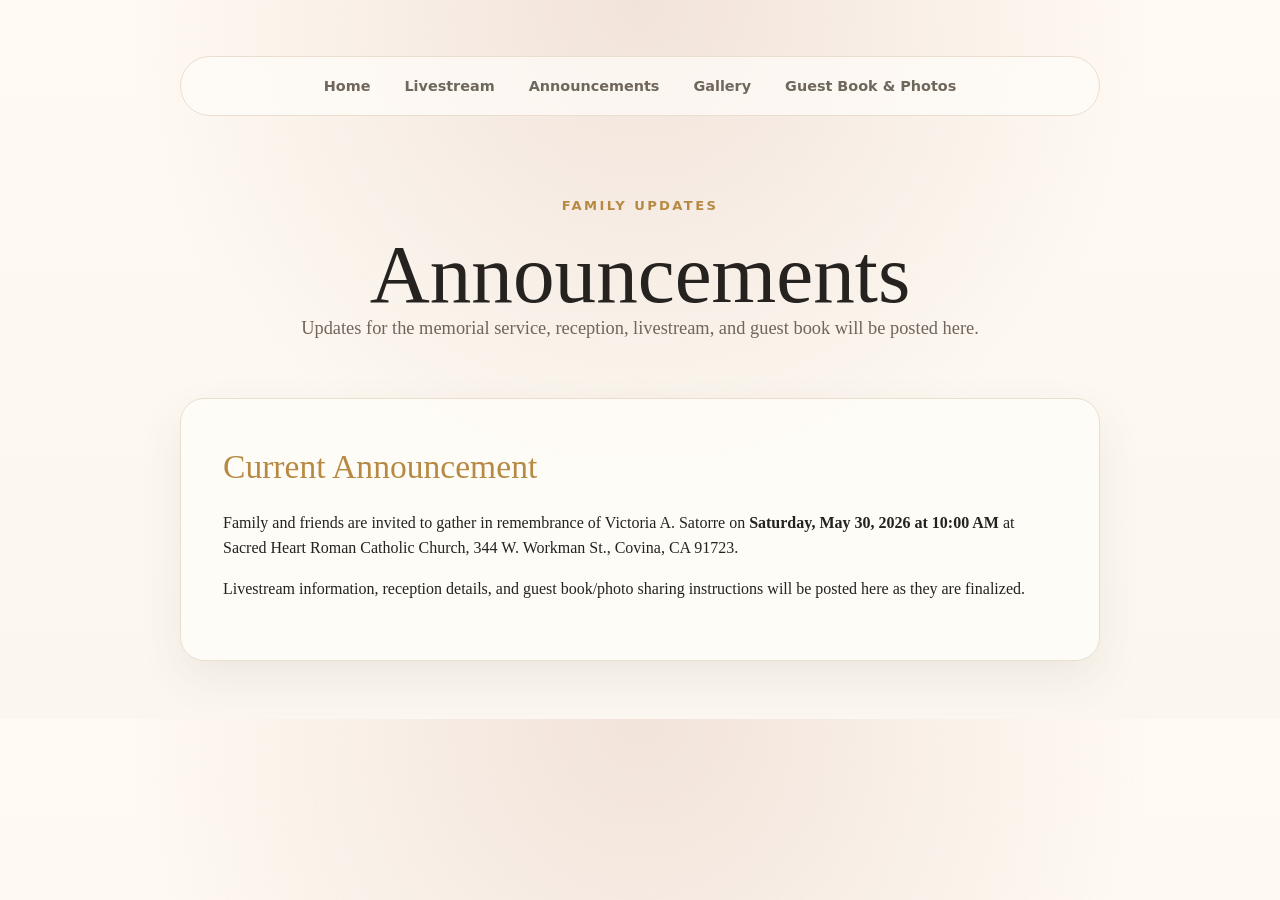
==== announcements.html @ 99249487 "Publish Victoria memorial site structure" ====
<!doctype html>
<html lang="en">
<head>
  <meta charset="utf-8" />
  <meta name="viewport" content="width=device-width, initial-scale=1" />
  <title>Announcements | Victoria A. Satorre</title>
  <meta name="description" content="Memorial announcements and updates for Victoria A. Satorre." />
  <link rel="stylesheet" href="styles.css" />
</head>
<body>
  <main class="page">

    <nav class="site-nav" aria-label="Memorial site navigation">
      <a href="index.html">Home</a>
      <a href="livestream.html">Livestream</a>
      <a href="announcements.html">Announcements</a>
      <a href="gallery.html">Gallery</a>
      <a href="share.html">Guest Book &amp; Photos</a>
    </nav>
    <section class="hero compact" aria-labelledby="title">
      <p class="eyebrow">Family Updates</p>
      <h1 id="title">Announcements</h1>
      <p class="intro">Updates for the memorial service, reception, livestream, and guest book will be posted here.</p>
    </section>

    <section class="card" aria-labelledby="current-announcement">
      <h2 id="current-announcement">Current Announcement</h2>
      <p>
        Family and friends are invited to gather in remembrance of Victoria A. Satorre on
        <strong>Saturday, May 30, 2026 at 10:00 AM</strong> at Sacred Heart Roman Catholic Church,
        344 W. Workman St., Covina, CA 91723.
      </p>
      <p>
        Livestream information, reception details, and guest book/photo sharing instructions
        will be posted here as they are finalized.
      </p>
    </section>
  </main>
</body>
</html>
---- styles.css ----
:root {
  --ink: #25221f;
  --muted: #6f665c;
  --paper: #fbf7f0;
  --card: #fffdf8;
  --gold: #b78a43;
  --rose: #d9b8aa;
  --line: #eadfce;
}

* { box-sizing: border-box; }

body {
  margin: 0;
  color: var(--ink);
  background:
    radial-gradient(circle at top, rgba(217,184,170,.35), transparent 32rem),
    linear-gradient(180deg, #fffaf3 0%, var(--paper) 100%);
  font-family: Georgia, 'Times New Roman', serif;
  line-height: 1.55;
}

.page {
  width: min(920px, calc(100% - 32px));
  margin: 0 auto;
  padding: 56px 0 36px;
}

.hero {
  text-align: center;
  padding: 52px 24px 34px;
}

.eyebrow {
  margin: 0 0 18px;
  color: var(--gold);
  font-family: system-ui, -apple-system, BlinkMacSystemFont, 'Segoe UI', sans-serif;
  font-size: .82rem;
  font-weight: 700;
  letter-spacing: .18em;
  text-transform: uppercase;
}

h1 {
  margin: 0;
  font-size: clamp(3rem, 9vw, 6.8rem);
  line-height: .95;
  font-weight: 400;
}

.dates {
  margin: 24px 0 0;
  color: var(--muted);
  font-size: clamp(1.05rem, 2.6vw, 1.35rem);
}

.dates span { color: var(--ink); }

.divider {
  width: 96px;
  height: 1px;
  margin: 32px auto;
  background: var(--gold);
}

.intro {
  max-width: 680px;
  margin: 0 auto;
  color: var(--muted);
  font-size: 1.15rem;
}

.card {
  margin: 22px auto;
  padding: clamp(24px, 5vw, 42px);
  background: rgba(255,253,248,.86);
  border: 1px solid var(--line);
  border-radius: 24px;
  box-shadow: 0 18px 45px rgba(80, 55, 20, .08);
}

h2 {
  margin: 0 0 18px;
  color: var(--gold);
  font-size: clamp(1.45rem, 4vw, 2.1rem);
  font-weight: 400;
}

dl { margin: 0; }

dl > div {
  display: grid;
  grid-template-columns: 120px 1fr;
  gap: 20px;
  padding: 18px 0;
  border-top: 1px solid var(--line);
}

dl > div:first-child { border-top: 0; }

dt {
  color: var(--muted);
  font-family: system-ui, -apple-system, BlinkMacSystemFont, 'Segoe UI', sans-serif;
  font-size: .78rem;
  font-weight: 800;
  letter-spacing: .12em;
  text-transform: uppercase;
}

dd { margin: 0; font-size: 1.14rem; }

.note {
  margin: 24px 0 0;
  color: var(--muted);
  font-style: italic;
}

footer {
  padding: 28px 16px 8px;
  text-align: center;
  color: var(--muted);
}

@media (max-width: 620px) {
  .page { width: min(100% - 22px, 920px); padding-top: 28px; }
  .hero { padding: 40px 12px 24px; }
  dl > div { grid-template-columns: 1fr; gap: 4px; }
}


.compact h1 {
  font-size: clamp(2.6rem, 7vw, 5.2rem);
}

.condolence-form {
  display: grid;
  gap: 20px;
}

.condolence-form label,
.condolence-form legend {
  color: var(--muted);
  font-family: system-ui, -apple-system, BlinkMacSystemFont, 'Segoe UI', sans-serif;
  font-size: .88rem;
  font-weight: 700;
}

.condolence-form input,
.condolence-form textarea {
  width: 100%;
  margin-top: 8px;
  padding: 13px 14px;
  color: var(--ink);
  background: #fffaf3;
  border: 1px solid var(--line);
  border-radius: 14px;
  font: 1rem/1.4 system-ui, -apple-system, BlinkMacSystemFont, 'Segoe UI', sans-serif;
}

.condolence-form textarea {
  resize: vertical;
}

.form-grid {
  display: grid;
  grid-template-columns: repeat(2, minmax(0, 1fr));
  gap: 18px;
}

fieldset {
  margin: 0;
  padding: 18px;
  border: 1px solid var(--line);
  border-radius: 16px;
}

.checkbox {
  display: flex;
  gap: 10px;
  align-items: flex-start;
  margin-top: 10px;
  color: var(--ink) !important;
  font-weight: 500 !important;
}

.checkbox input {
  width: auto;
  margin: 3px 0 0;
}

.privacy-note {
  margin: 0;
  color: var(--muted);
  font-size: .95rem;
}

button,
.button-link {
  display: inline-block;
  width: fit-content;
  padding: 13px 18px;
  color: #fff;
  background: var(--gold);
  border: 0;
  border-radius: 999px;
  font-family: system-ui, -apple-system, BlinkMacSystemFont, 'Segoe UI', sans-serif;
  font-size: .95rem;
  font-weight: 800;
  text-decoration: none;
  cursor: pointer;
}

button:hover,
.button-link:hover {
  filter: brightness(.96);
}

.hidden {
  display: none;
}

@media (max-width: 620px) {
  .form-grid { grid-template-columns: 1fr; }
  button, .button-link { width: 100%; text-align: center; }
}

.status-banner {
  margin: 0 0 24px;
  padding: 14px 16px;
  color: #5f4b2b;
  background: #fff4dc;
  border: 1px solid #ead09c;
  border-radius: 16px;
  font-family: system-ui, -apple-system, BlinkMacSystemFont, 'Segoe UI', sans-serif;
  font-size: .95rem;
}

button:disabled {
  cursor: not-allowed;
  opacity: .58;
}

.hero-photo {
  width: min(620px, 100%);
  margin: 30px auto 0;
}

.hero-photo img,
.photo-grid img {
  display: block;
  width: 100%;
  height: auto;
  border: 1px solid var(--line);
  border-radius: 22px;
  box-shadow: 0 16px 38px rgba(80, 55, 20, .12);
}

.photo-grid {
  display: grid;
  grid-template-columns: repeat(3, minmax(0, 1fr));
  gap: 18px;
}

.photo-grid figure {
  margin: 0;
}

.photo-grid figcaption {
  margin-top: 10px;
  color: var(--muted);
  font-family: system-ui, -apple-system, BlinkMacSystemFont, 'Segoe UI', sans-serif;
  font-size: .9rem;
  text-align: center;
}

@media (max-width: 760px) {
  .photo-grid { grid-template-columns: 1fr; }
}

.birthday-grid {
  margin-top: 22px;
}

.birthday-grid img {
  aspect-ratio: 4 / 5;
  object-fit: cover;
}

.site-nav {
  display: flex;
  flex-wrap: wrap;
  justify-content: center;
  gap: 10px;
  margin: 0 auto 28px;
  padding: 10px;
  background: rgba(255, 253, 248, .72);
  border: 1px solid var(--line);
  border-radius: 999px;
}

.site-nav a {
  padding: 8px 12px;
  color: var(--muted);
  border-radius: 999px;
  font-family: system-ui, -apple-system, BlinkMacSystemFont, 'Segoe UI', sans-serif;
  font-size: .9rem;
  font-weight: 700;
  text-decoration: none;
}

.site-nav a:hover {
  color: var(--ink);
  background: #fff4dc;
}

@media (max-width: 620px) {
  .site-nav { border-radius: 22px; }
  .site-nav a { flex: 1 1 auto; text-align: center; }
}
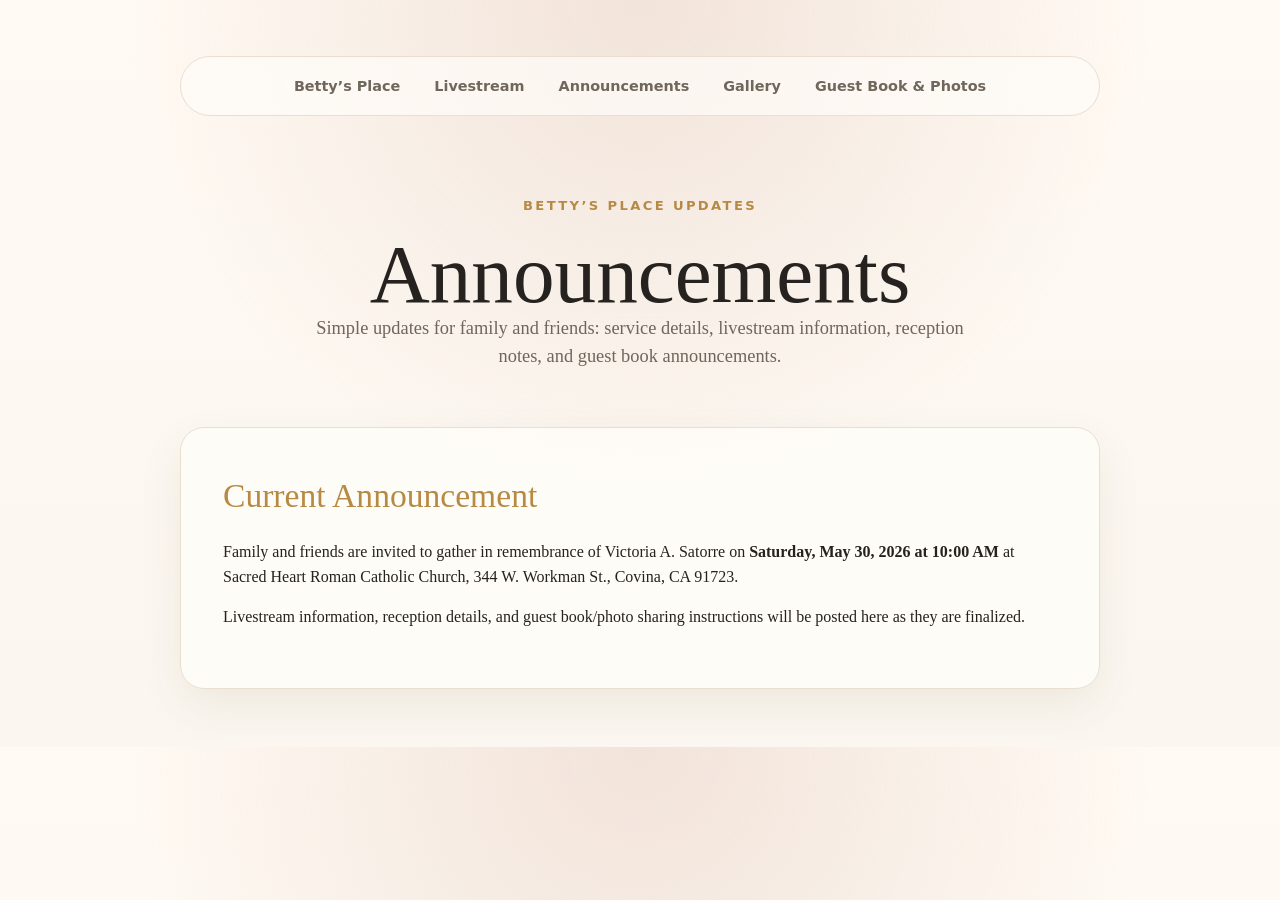
==== commit 3ecef1aa: "Shift memorial site to Bettys Place memory book direction" ====
--- a/announcements.html
+++ b/announcements.html
@@ -11,16 +11,16 @@
   <main class="page">
 
     <nav class="site-nav" aria-label="Memorial site navigation">
-      <a href="index.html">Home</a>
+      <a href="index.html">Betty’s Place</a>
       <a href="livestream.html">Livestream</a>
       <a href="announcements.html">Announcements</a>
       <a href="gallery.html">Gallery</a>
       <a href="share.html">Guest Book &amp; Photos</a>
     </nav>
     <section class="hero compact" aria-labelledby="title">
-      <p class="eyebrow">Family Updates</p>
+      <p class="eyebrow">Betty’s Place Updates</p>
       <h1 id="title">Announcements</h1>
-      <p class="intro">Updates for the memorial service, reception, livestream, and guest book will be posted here.</p>
+      <p class="intro">Simple updates for family and friends: service details, livestream information, reception notes, and guest book announcements.</p>
     </section>
 
     <section class="card" aria-labelledby="current-announcement">
--- a/styles.css
+++ b/styles.css
@@ -317,3 +317,45 @@
   .site-nav { border-radius: 22px; }
   .site-nav a { flex: 1 1 auto; text-align: center; }
 }
+
+.memory-book {
+  position: relative;
+  overflow: hidden;
+}
+
+.memory-book::before {
+  content: "";
+  position: absolute;
+  inset: 16px;
+  border: 1px dashed rgba(183, 138, 67, .38);
+  border-radius: 18px;
+  pointer-events: none;
+}
+
+.quick-links {
+  display: grid;
+  grid-template-columns: repeat(4, minmax(0, 1fr));
+  gap: 10px;
+  margin-top: 22px;
+}
+
+.quick-links a {
+  padding: 12px 10px;
+  color: var(--ink);
+  background: #fff4dc;
+  border: 1px solid #ead09c;
+  border-radius: 16px;
+  font-family: system-ui, -apple-system, BlinkMacSystemFont, 'Segoe UI', sans-serif;
+  font-size: .92rem;
+  font-weight: 800;
+  text-align: center;
+  text-decoration: none;
+}
+
+@media (max-width: 760px) {
+  .quick-links { grid-template-columns: 1fr 1fr; }
+}
+
+@media (max-width: 420px) {
+  .quick-links { grid-template-columns: 1fr; }
+}
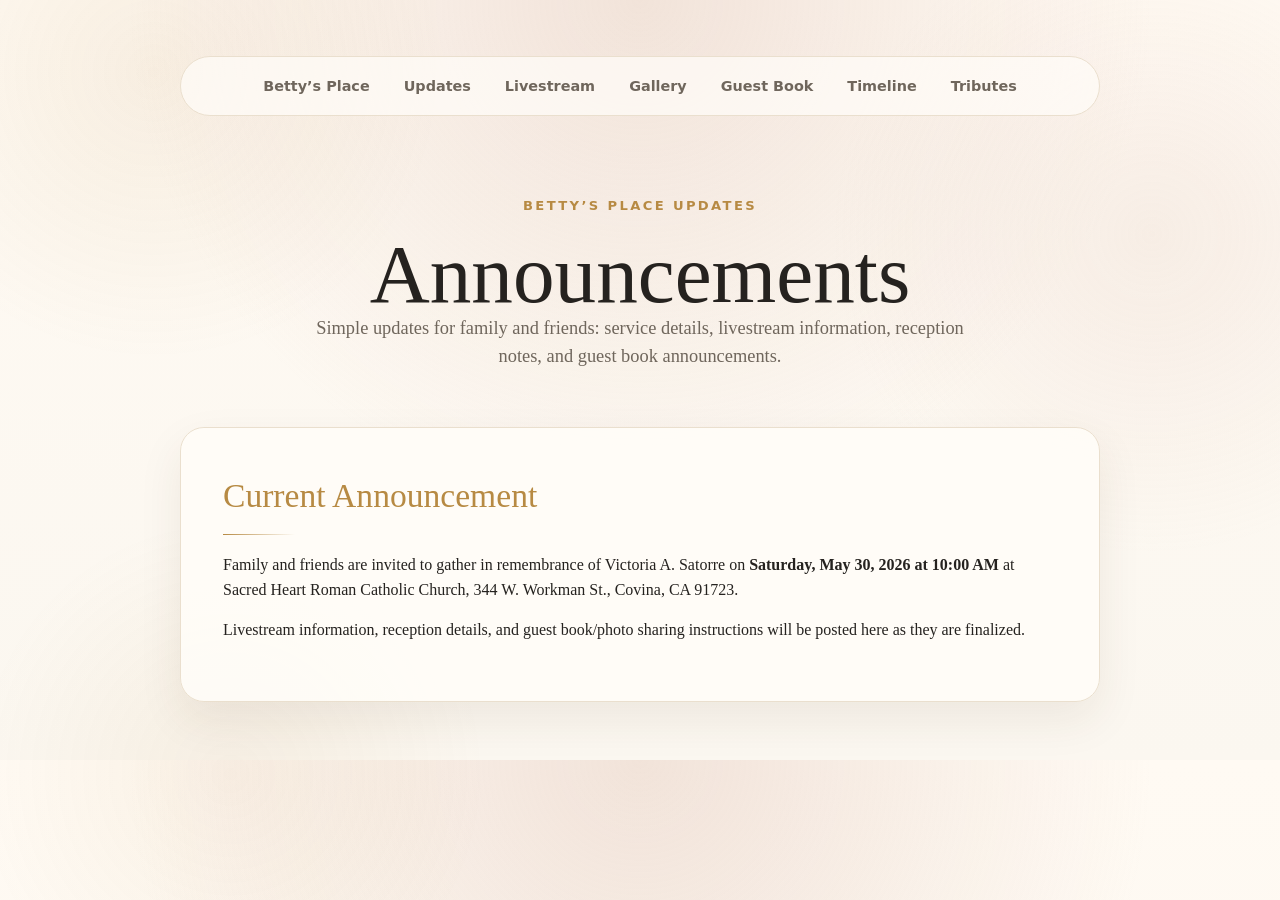
==== commit 241df984: "Elevate Bettys Place memory book design" ====
--- a/announcements.html
+++ b/announcements.html
@@ -10,12 +10,15 @@
 <body>
   <main class="page">
 
+
     <nav class="site-nav" aria-label="Memorial site navigation">
       <a href="index.html">Betty’s Place</a>
+      <a href="announcements.html">Updates</a>
       <a href="livestream.html">Livestream</a>
-      <a href="announcements.html">Announcements</a>
       <a href="gallery.html">Gallery</a>
-      <a href="share.html">Guest Book &amp; Photos</a>
+      <a href="share.html">Guest Book</a>
+      <a href="timeline.html">Timeline</a>
+      <a href="tributes.html">Tributes</a>
     </nav>
     <section class="hero compact" aria-labelledby="title">
       <p class="eyebrow">Betty’s Place Updates</p>
--- a/styles.css
+++ b/styles.css
@@ -359,3 +359,223 @@
 @media (max-width: 420px) {
   .quick-links { grid-template-columns: 1fr; }
 }
+
+/* Betty’s Place keepsake motif: trunk-up elephants, soft memory-book warmth */
+body::before {
+  content: "";
+  position: fixed;
+  inset: 0;
+  pointer-events: none;
+  background:
+    radial-gradient(circle at 12% 8%, rgba(183, 138, 67, .10), transparent 18rem),
+    radial-gradient(circle at 90% 26%, rgba(217, 184, 170, .18), transparent 20rem),
+    radial-gradient(circle at 18% 86%, rgba(183, 138, 67, .08), transparent 16rem);
+  z-index: -1;
+}
+
+.elephant-charm {
+  width: 92px;
+  height: 76px;
+  margin: 18px auto 0;
+  color: var(--gold);
+  opacity: .92;
+}
+
+.elephant-charm img,
+.keepsake-icon img {
+  width: 100%;
+  height: 100%;
+  display: block;
+}
+
+.keepsake-card {
+  display: grid;
+  grid-template-columns: 92px 1fr;
+  gap: 22px;
+  align-items: center;
+  background:
+    linear-gradient(135deg, rgba(255,253,248,.94), rgba(255,244,220,.72));
+}
+
+.keepsake-icon {
+  color: var(--gold);
+  width: 86px;
+  height: 70px;
+}
+
+.card h2::after {
+  content: "";
+  display: block;
+  width: 72px;
+  height: 1px;
+  margin-top: 12px;
+  background: linear-gradient(90deg, var(--gold), transparent);
+}
+
+@media (max-width: 620px) {
+  .keepsake-card {
+    grid-template-columns: 1fr;
+    text-align: center;
+  }
+
+  .keepsake-icon {
+    margin: 0 auto;
+  }
+
+  .card h2::after {
+    margin-left: auto;
+    margin-right: auto;
+  }
+}
+
+.gratitude-card {
+  background:
+    linear-gradient(135deg, rgba(255,253,248,.96), rgba(255,244,220,.78));
+}
+
+.success-banner {
+  color: #3f5f37;
+  background: #eef8e9;
+  border-color: #b9d7ae;
+}
+
+.field-note {
+  color: var(--muted);
+  font-size: .82rem;
+  font-weight: 500;
+}
+
+.form-status {
+  margin: 0;
+  color: var(--muted);
+  font-family: system-ui, -apple-system, BlinkMacSystemFont, 'Segoe UI', sans-serif;
+  font-weight: 700;
+}
+
+/* Betty's Place v2 — elevated memory-book layout */
+.feature-links {
+  display: grid;
+  grid-template-columns: repeat(4, minmax(0, 1fr));
+  gap: 12px;
+  margin-top: 24px;
+}
+
+.feature-links a {
+  display: block;
+  min-height: 112px;
+  padding: 18px 14px;
+  color: var(--ink);
+  background: linear-gradient(180deg, #fff9ed, #fffdf8);
+  border: 1px solid #ead09c;
+  border-radius: 20px;
+  text-decoration: none;
+  box-shadow: 0 12px 28px rgba(80, 55, 20, .07);
+}
+
+.feature-links span {
+  display: block;
+  margin-bottom: 8px;
+  color: var(--gold);
+  font-family: system-ui, -apple-system, BlinkMacSystemFont, 'Segoe UI', sans-serif;
+  font-weight: 900;
+}
+
+.feature-links small {
+  display: block;
+  color: var(--muted);
+  font-family: system-ui, -apple-system, BlinkMacSystemFont, 'Segoe UI', sans-serif;
+  line-height: 1.35;
+}
+
+.loved-card {
+  background: linear-gradient(135deg, rgba(255,253,248,.96), rgba(255,244,220,.65));
+}
+
+.loved-grid {
+  display: grid;
+  grid-template-columns: repeat(3, minmax(0, 1fr));
+  gap: 14px;
+}
+
+.loved-grid div {
+  padding: 18px;
+  background: rgba(255,255,255,.58);
+  border: 1px solid var(--line);
+  border-radius: 18px;
+}
+
+.loved-grid strong,
+.timeline-list time {
+  display: block;
+  margin-bottom: 6px;
+  color: var(--gold);
+  font-family: system-ui, -apple-system, BlinkMacSystemFont, 'Segoe UI', sans-serif;
+  font-weight: 900;
+}
+
+.loved-grid span {
+  color: var(--muted);
+}
+
+.two-column-card {
+  display: grid;
+  grid-template-columns: 1.4fr .8fr;
+  gap: 24px;
+  align-items: center;
+}
+
+.quick-links.stacked {
+  grid-template-columns: 1fr;
+  margin-top: 0;
+}
+
+.timeline-list {
+  display: grid;
+  gap: 18px;
+  margin: 0;
+  padding: 0;
+  list-style: none;
+}
+
+.timeline-list li {
+  position: relative;
+  padding: 18px 18px 18px 28px;
+  background: rgba(255,250,243,.72);
+  border: 1px solid var(--line);
+  border-radius: 18px;
+}
+
+.timeline-list li::before {
+  content: "";
+  position: absolute;
+  left: 12px;
+  top: 24px;
+  width: 7px;
+  height: 7px;
+  background: var(--gold);
+  border-radius: 50%;
+}
+
+.tribute-card {
+  background:
+    linear-gradient(135deg, rgba(255,253,248,.95), rgba(255,244,220,.65)),
+    radial-gradient(circle at top right, rgba(183, 138, 67, .16), transparent 18rem);
+}
+
+@media (max-width: 860px) {
+  .feature-links,
+  .loved-grid {
+    grid-template-columns: 1fr 1fr;
+  }
+
+  .two-column-card {
+    grid-template-columns: 1fr;
+  }
+}
+
+@media (max-width: 560px) {
+  .feature-links,
+  .loved-grid {
+    grid-template-columns: 1fr;
+  }
+}
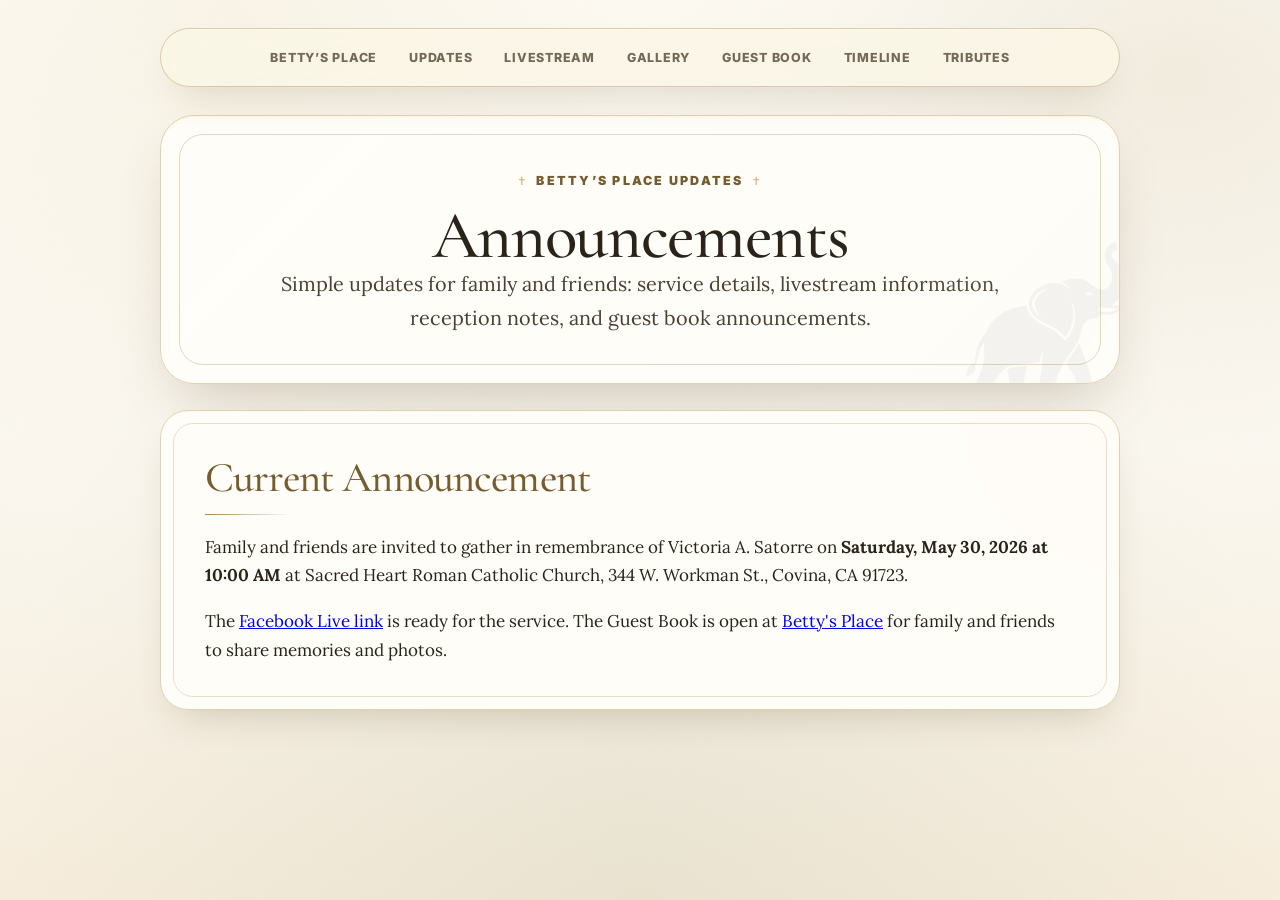
==== commit ccdf77a4: "Update livestream page for May 30 service — mark link live, remove test/placeholder copy Co-Authored" ====
--- a/announcements.html
+++ b/announcements.html
@@ -34,8 +34,7 @@
         344 W. Workman St., Covina, CA 91723.
       </p>
       <p>
-        Livestream information, reception details, and guest book/photo sharing instructions
-        will be posted here as they are finalized.
+        The <a href="livestream.html">Facebook Live link</a> is ready for the service. The Guest Book is open at <a href="share.html">Betty's Place</a> for family and friends to share memories and photos.
       </p>
     </section>
   </main>
--- a/styles.css
+++ b/styles.css
@@ -1,108 +1,363 @@
+@import url('https://fonts.googleapis.com/css2?family=Cormorant+Garamond:ital,wght@0,400;0,500;0,600;1,400;1,500&family=Lora:ital,wght@0,400;0,500;0,600;1,400;1,500&family=Inter:wght@500;600;700;800;900&display=swap');
+
 :root {
-  --ink: #25221f;
-  --muted: #6f665c;
-  --paper: #fbf7f0;
+  --paper: #fbf8f1;
+  --paper-deep: #f1e7d1;
   --card: #fffdf8;
-  --gold: #b78a43;
-  --rose: #d9b8aa;
-  --line: #eadfce;
+  --card-warm: #fffaf0;
+  --ink: #2a231a;
+  --ink-soft: #4a4034;
+  --muted: #746957;
+  --muted-2: #9a8a72;
+  --gold: #a98645;
+  --gold-2: #d7bd82;
+  --gold-deep: #765d2f;
+  --seal-cream: #fffaf0;
+  --seal-rim: #d7bd82;
+  --sage: #7a8a6b;
+  --rose: #d8c2a9;
+  --line: #e0d2af;
+  --line-soft: #ebe0c4;
+  --shadow-1: 0 1px 0 rgba(255, 250, 235, .8) inset, 0 18px 38px -18px rgba(80, 55, 20, .25);
+  --shadow-2: 0 2px 0 rgba(255, 250, 235, .85) inset, 0 26px 60px -22px rgba(80, 55, 20, .28);
+  --serif: 'Cormorant Garamond', 'Adobe Caslon Pro', Georgia, 'Times New Roman', serif;
+  --body: 'Lora', Georgia, 'Times New Roman', serif;
+  --sans: 'Inter', system-ui, -apple-system, BlinkMacSystemFont, 'Segoe UI', sans-serif;
 }
 
 * { box-sizing: border-box; }
+
+html { scroll-behavior: smooth; }
 
 body {
   margin: 0;
   color: var(--ink);
+  background: var(--paper);
+  font-family: var(--body);
+  font-size: 17px;
+  line-height: 1.7;
+  text-rendering: optimizeLegibility;
+  -webkit-font-smoothing: antialiased;
+}
+
+body::before {
+  content: "";
+  position: fixed;
+  inset: 0;
+  z-index: -2;
+  pointer-events: none;
   background:
-    radial-gradient(circle at top, rgba(217,184,170,.35), transparent 32rem),
-    linear-gradient(180deg, #fffaf3 0%, var(--paper) 100%);
-  font-family: Georgia, 'Times New Roman', serif;
-  line-height: 1.55;
-}
+    radial-gradient(ellipse at 18% 0%, rgba(215, 189, 130, .14), transparent 38rem),
+    radial-gradient(ellipse at 92% 8%, rgba(156, 120, 54, .12), transparent 34rem),
+    radial-gradient(ellipse at 50% 100%, rgba(122, 138, 107, .10), transparent 40rem),
+    linear-gradient(180deg, #fffdf8 0%, var(--paper) 48%, #f6eddc 100%);
+}
+
+body::after {
+  content: "";
+  position: fixed;
+  inset: 0;
+  z-index: -1;
+  pointer-events: none;
+  opacity: .33;
+  mix-blend-mode: multiply;
+  background-image: url("data:image/svg+xml;utf8,<svg xmlns='http://www.w3.org/2000/svg' width='240' height='240'><filter id='n'><feTurbulence type='fractalNoise' baseFrequency='0.85' numOctaves='2' stitchTiles='stitch'/><feColorMatrix values='0 0 0 0 0.55 0 0 0 0 0.45 0 0 0 0 0.30 0 0 0 0.06 0'/></filter><rect width='100%' height='100%' filter='url(%23n)'/></svg>");
+}
+
+::selection { background: rgba(156, 120, 54, .25); }
 
 .page {
-  width: min(920px, calc(100% - 32px));
+  width: min(960px, calc(100% - 32px));
   margin: 0 auto;
-  padding: 56px 0 36px;
+  padding: 28px 0 60px;
+}
+
+.site-nav {
+  position: sticky;
+  top: 12px;
+  z-index: 5;
+  display: flex;
+  flex-wrap: wrap;
+  justify-content: center;
+  gap: 8px;
+  margin: 0 auto 28px;
+  padding: 10px;
+  background: rgba(251, 246, 230, .86);
+  border: 1px solid rgba(156, 120, 54, .34);
+  border-radius: 999px;
+  box-shadow: var(--shadow-1);
+  backdrop-filter: blur(10px);
+}
+
+.site-nav a {
+  padding: 8px 12px;
+  color: var(--muted);
+  border-radius: 999px;
+  font-family: var(--sans);
+  font-size: .78rem;
+  font-weight: 800;
+  letter-spacing: .06em;
+  text-decoration: none;
+  text-transform: uppercase;
+}
+
+.site-nav a:hover {
+  color: var(--ink);
+  background: rgba(200, 167, 106, .2);
 }
 
 .hero {
+  position: relative;
+  overflow: hidden;
+  margin-bottom: 26px;
+  padding: clamp(30px, 6vw, 54px) clamp(20px, 5vw, 54px) clamp(30px, 5vw, 48px);
   text-align: center;
-  padding: 52px 24px 34px;
+  background:
+    linear-gradient(rgba(255, 253, 248, .95), rgba(255, 253, 248, .95)),
+    linear-gradient(135deg, rgba(255, 255, 255, .98), rgba(251, 248, 241, .88));
+  border: 1px solid var(--line);
+  border-radius: 34px;
+  box-shadow: var(--shadow-2);
+}
+
+.hero::before {
+  content: "";
+  position: absolute;
+  inset: 18px;
+  border: 1px solid rgba(156, 120, 54, .28);
+  border-radius: 24px;
+  pointer-events: none;
+}
+
+.hero::after {
+  content: "";
+  position: absolute;
+  right: -42px;
+  bottom: -58px;
+  width: 230px;
+  height: 230px;
+  opacity: .055;
+  background: url('assets/betty-elephant-logo.png') center / contain no-repeat;
+  pointer-events: none;
 }
 
 .eyebrow {
-  margin: 0 0 18px;
-  color: var(--gold);
-  font-family: system-ui, -apple-system, BlinkMacSystemFont, 'Segoe UI', sans-serif;
-  font-size: .82rem;
-  font-weight: 700;
+  margin: 0 0 14px;
+  color: var(--gold-deep);
+  font-family: var(--sans);
+  font-size: .78rem;
+  font-weight: 900;
   letter-spacing: .18em;
   text-transform: uppercase;
 }
 
+h1,
+h2 {
+  font-family: var(--serif);
+  letter-spacing: -.02em;
+}
+
 h1 {
   margin: 0;
-  font-size: clamp(3rem, 9vw, 6.8rem);
-  line-height: .95;
+  color: var(--ink);
+  display: grid;
+  gap: .02em;
+  justify-items: center;
+  font-size: clamp(2rem, 5vw, 3.9rem);
+  font-weight: 500;
+  line-height: .92;
+}
+
+.compact h1 { font-size: clamp(2.35rem, 5.6vw, 4.2rem); }
+
+h1 span,
+h1 em {
+  display: block;
+}
+
+h1 em {
+  color: var(--gold-deep);
+  font-size: .68em;
+  font-style: italic;
   font-weight: 400;
+  letter-spacing: .01em;
+}
+
+h1 span:last-child {
+  margin-top: -.04em;
+  font-size: .82em;
 }
 
 .dates {
-  margin: 24px 0 0;
-  color: var(--muted);
-  font-size: clamp(1.05rem, 2.6vw, 1.35rem);
-}
-
-.dates span { color: var(--ink); }
+  margin: 22px 0 0;
+  color: var(--muted);
+  font-size: clamp(1.05rem, 2.6vw, 1.34rem);
+}
+
+.dates span { color: var(--ink-soft); }
+
+.known-as {
+  max-width: 620px;
+  margin: 14px auto 0;
+  color: var(--muted);
+  font-family: var(--serif);
+  font-size: clamp(1.08rem, 2.2vw, 1.32rem);
+  font-style: italic;
+  line-height: 1.35;
+}
 
 .divider {
-  width: 96px;
-  height: 1px;
-  margin: 32px auto;
-  background: var(--gold);
+  width: min(220px, 52%);
+  height: 11px;
+  margin: 28px auto;
+  background:
+    radial-gradient(circle, var(--gold) 0 3px, transparent 3.5px) center / 22px 10px no-repeat,
+    linear-gradient(90deg, transparent, var(--gold-2), var(--gold), var(--gold-2), transparent) center / 100% 1px no-repeat;
 }
 
 .intro {
-  max-width: 680px;
+  max-width: 720px;
   margin: 0 auto;
-  color: var(--muted);
-  font-size: 1.15rem;
+  color: var(--ink-soft);
+  font-size: clamp(1.08rem, 2.1vw, 1.24rem);
+}
+
+.hero-photo {
+  width: min(560px, 100%);
+  margin: 30px auto 0;
+}
+
+.hero-photo-primary {
+  width: min(430px, 88%);
+  margin-top: 22px;
+}
+
+.hero-photo img,
+.photo-grid img {
+  display: block;
+  width: 100%;
+  height: auto;
+  background: var(--card-warm);
+  border: 1px solid rgba(156, 120, 54, .33);
+  border-radius: 22px;
+  box-shadow: 0 16px 38px rgba(80, 55, 20, .14);
+}
+
+.hero-photo img { padding: 8px; }
+
+.hero-photo-primary img {
+  padding: 10px;
+  border-radius: 30px;
+  box-shadow: 0 24px 54px rgba(80, 55, 20, .16);
+}
+
+.hero-title-lockup {
+  display: grid;
+  justify-items: center;
+  gap: 10px;
+  margin-top: 20px;
+}
+
+.elephant-charm {
+  display: grid;
+  place-items: center;
+  width: 76px;
+  height: 76px;
+  margin: 0 auto;
+  padding: 7px;
+  background: rgba(255, 255, 255, .92);
+  border: 1px solid rgba(169, 134, 69, .28);
+  border-radius: 50%;
+  box-shadow: 0 10px 22px rgba(80, 55, 20, .10);
+}
+
+.elephant-charm img,
+.keepsake-icon img {
+  display: block;
+  width: 100%;
+  height: 100%;
 }
 
 .card {
-  margin: 22px auto;
-  padding: clamp(24px, 5vw, 42px);
-  background: rgba(255,253,248,.86);
+  position: relative;
+  overflow: hidden;
+  margin: 24px auto;
+  padding: clamp(24px, 5vw, 44px);
+  background:
+    linear-gradient(rgba(255, 253, 248, .94), rgba(255, 253, 248, .94)),
+    radial-gradient(circle at top right, rgba(200, 167, 106, .15), transparent 20rem),
+    var(--card);
   border: 1px solid var(--line);
-  border-radius: 24px;
-  box-shadow: 0 18px 45px rgba(80, 55, 20, .08);
-}
+  border-radius: 28px;
+  box-shadow: var(--shadow-1);
+}
+
+.card::before {
+  content: "";
+  position: absolute;
+  inset: 12px;
+  border: 1px solid rgba(224, 210, 175, .68);
+  border-radius: 20px;
+  pointer-events: none;
+}
+
+.card > * { position: relative; }
 
 h2 {
   margin: 0 0 18px;
-  color: var(--gold);
-  font-size: clamp(1.45rem, 4vw, 2.1rem);
-  font-weight: 400;
-}
+  color: var(--gold-deep);
+  font-size: clamp(1.75rem, 4vw, 2.65rem);
+  font-weight: 500;
+  line-height: 1.08;
+}
+
+.card h2::after {
+  content: "";
+  display: block;
+  width: 86px;
+  height: 1px;
+  margin-top: 13px;
+  background: linear-gradient(90deg, var(--gold), transparent);
+}
+
+p { margin-top: 0; }
+
+p:last-child { margin-bottom: 0; }
 
 dl { margin: 0; }
 
 dl > div {
   display: grid;
-  grid-template-columns: 120px 1fr;
+  grid-template-columns: 130px 1fr;
   gap: 20px;
   padding: 18px 0;
-  border-top: 1px solid var(--line);
-}
-
-dl > div:first-child { border-top: 0; }
+  border-top: 1px solid var(--line-soft);
+}
+
+dl > div:first-child { border-top: 0; padding-top: 0; }
+
+dt,
+.condolence-form label,
+.condolence-form legend,
+.photo-grid figcaption,
+.feature-links span,
+.feature-links small,
+.loved-grid strong,
+.timeline-list time,
+.condolence-author,
+.form-status,
+button,
+.button-link,
+.quick-links a,
+.field-note,
+.status-banner {
+  font-family: var(--sans);
+}
 
 dt {
   color: var(--muted);
-  font-family: system-ui, -apple-system, BlinkMacSystemFont, 'Segoe UI', sans-serif;
-  font-size: .78rem;
-  font-weight: 800;
+  font-size: .76rem;
+  font-weight: 900;
   letter-spacing: .12em;
   text-transform: uppercase;
 }
@@ -115,21 +370,200 @@
   font-style: italic;
 }
 
-footer {
-  padding: 28px 16px 8px;
+.memory-book {
+  background:
+    linear-gradient(rgba(251, 246, 230, .9), rgba(251, 246, 230, .9)),
+    radial-gradient(circle at 15% 10%, rgba(215, 189, 130, .16), transparent 17rem),
+    var(--card-warm);
+}
+
+.memory-book::after {
+  content: "";
+  position: absolute;
+  right: 24px;
+  top: 24px;
+  width: 78px;
+  height: 78px;
+  opacity: .16;
+  background: url('assets/betty-elephant-logo.png') center / contain no-repeat;
+  pointer-events: none;
+}
+
+.feature-links,
+.quick-links {
+  display: grid;
+  grid-template-columns: repeat(4, minmax(0, 1fr));
+  gap: 12px;
+  margin-top: 24px;
+}
+
+.feature-links a,
+.quick-links a {
+  display: block;
+  min-height: 108px;
+  padding: 18px 14px;
+  color: var(--ink);
+  background: linear-gradient(180deg, #ffffff, #fffaf0);
+  border: 1px solid rgba(156, 120, 54, .28);
+  border-radius: 19px;
   text-align: center;
-  color: var(--muted);
-}
-
-@media (max-width: 620px) {
-  .page { width: min(100% - 22px, 920px); padding-top: 28px; }
-  .hero { padding: 40px 12px 24px; }
-  dl > div { grid-template-columns: 1fr; gap: 4px; }
-}
-
-
-.compact h1 {
-  font-size: clamp(2.6rem, 7vw, 5.2rem);
+  text-decoration: none;
+  box-shadow: 0 12px 28px rgba(80, 55, 20, .07);
+}
+
+.quick-links a { min-height: auto; font-weight: 900; }
+
+.feature-links span {
+  display: block;
+  margin-bottom: 8px;
+  color: var(--gold-deep);
+  font-weight: 900;
+}
+
+.feature-links small {
+  display: block;
+  color: var(--muted);
+  line-height: 1.35;
+}
+
+.loved-card,
+.gratitude-card,
+.tribute-card,
+.keepsake-card {
+  background:
+    linear-gradient(135deg, rgba(251, 246, 230, .94), rgba(255, 247, 226, .78)),
+    radial-gradient(circle at top right, rgba(215, 189, 130, .14), transparent 20rem);
+}
+
+.loved-grid {
+  display: grid;
+  grid-template-columns: repeat(3, minmax(0, 1fr));
+  gap: 14px;
+}
+
+.loved-grid div,
+.timeline-list li,
+.condolence-item,
+fieldset {
+  padding: 18px;
+  background: rgba(255, 250, 243, .68);
+  border: 1px solid var(--line-soft);
+  border-radius: 18px;
+}
+
+.loved-grid strong,
+.timeline-list time {
+  display: block;
+  margin-bottom: 6px;
+  color: var(--gold-deep);
+  font-weight: 900;
+}
+
+.loved-grid span { color: var(--muted); }
+
+.two-column-card {
+  display: grid;
+  grid-template-columns: 1.4fr .8fr;
+  gap: 24px;
+  align-items: center;
+}
+
+.quick-links.stacked {
+  grid-template-columns: 1fr;
+  margin-top: 0;
+}
+
+.keepsake-card {
+  display: grid;
+  grid-template-columns: 96px 1fr;
+  gap: 22px;
+  align-items: center;
+}
+
+.keepsake-icon {
+  display: grid;
+  place-items: center;
+  width: 104px;
+  height: 104px;
+  padding: 10px;
+  background: rgba(255, 255, 255, .94);
+  border: 1px solid rgba(169, 134, 69, .28);
+  border-radius: 50%;
+}
+
+.photo-grid {
+  display: grid;
+  grid-template-columns: repeat(3, minmax(0, 1fr));
+  gap: 20px;
+}
+
+.photo-grid figure { margin: 0; }
+
+.photo-grid img {
+  aspect-ratio: 4 / 3;
+  object-fit: cover;
+  padding: 6px;
+}
+
+.birthday-grid { margin-top: 22px; }
+
+.birthday-grid img {
+  aspect-ratio: 4 / 5;
+  object-fit: cover;
+}
+
+.photo-grid figcaption {
+  margin-top: 10px;
+  color: var(--muted);
+  font-size: .82rem;
+  line-height: 1.35;
+  text-align: center;
+}
+
+.timeline-list {
+  display: grid;
+  gap: 18px;
+  margin: 0;
+  padding: 0;
+  list-style: none;
+}
+
+.timeline-list li {
+  position: relative;
+  padding-left: 30px;
+}
+
+.timeline-list li::before {
+  content: "";
+  position: absolute;
+  left: 13px;
+  top: 26px;
+  width: 7px;
+  height: 7px;
+  background: var(--gold);
+  border-radius: 50%;
+}
+
+.condolence-list {
+  display: grid;
+  gap: 18px;
+  margin-top: 22px;
+}
+
+.condolence-item blockquote {
+  margin: 0;
+  color: var(--ink);
+  font-size: 1.05rem;
+}
+
+.condolence-item blockquote p { margin: 0 0 10px; }
+.condolence-item blockquote p:last-child { margin-bottom: 0; }
+
+.condolence-author {
+  margin: 12px 0 0;
+  color: var(--muted);
+  font-size: .92rem;
+  font-weight: 800;
 }
 
 .condolence-form {
@@ -140,9 +574,8 @@
 .condolence-form label,
 .condolence-form legend {
   color: var(--muted);
-  font-family: system-ui, -apple-system, BlinkMacSystemFont, 'Segoe UI', sans-serif;
   font-size: .88rem;
-  font-weight: 700;
+  font-weight: 800;
 }
 
 .condolence-form input,
@@ -154,12 +587,10 @@
   background: #fffaf3;
   border: 1px solid var(--line);
   border-radius: 14px;
-  font: 1rem/1.4 system-ui, -apple-system, BlinkMacSystemFont, 'Segoe UI', sans-serif;
-}
-
-.condolence-form textarea {
-  resize: vertical;
-}
+  font: 1rem/1.4 var(--sans);
+}
+
+.condolence-form textarea { resize: vertical; }
 
 .form-grid {
   display: grid;
@@ -167,12 +598,7 @@
   gap: 18px;
 }
 
-fieldset {
-  margin: 0;
-  padding: 18px;
-  border: 1px solid var(--line);
-  border-radius: 16px;
-}
+fieldset { margin: 0; }
 
 .checkbox {
   display: flex;
@@ -188,11 +614,14 @@
   margin: 3px 0 0;
 }
 
-.privacy-note {
+.privacy-note,
+.field-note {
   margin: 0;
   color: var(--muted);
   font-size: .95rem;
 }
+
+.field-note { font-size: .82rem; font-weight: 500; }
 
 button,
 .button-link {
@@ -200,28 +629,25 @@
   width: fit-content;
   padding: 13px 18px;
   color: #fff;
-  background: var(--gold);
+  background: linear-gradient(135deg, var(--gold), var(--gold-deep));
   border: 0;
   border-radius: 999px;
-  font-family: system-ui, -apple-system, BlinkMacSystemFont, 'Segoe UI', sans-serif;
-  font-size: .95rem;
-  font-weight: 800;
+  box-shadow: 0 12px 24px rgba(110, 85, 39, .18);
+  font-size: .9rem;
+  font-weight: 900;
+  letter-spacing: .04em;
   text-decoration: none;
+  text-transform: uppercase;
   cursor: pointer;
 }
 
 button:hover,
-.button-link:hover {
-  filter: brightness(.96);
-}
-
-.hidden {
-  display: none;
-}
-
-@media (max-width: 620px) {
-  .form-grid { grid-template-columns: 1fr; }
-  button, .button-link { width: 100%; text-align: center; }
+.button-link:hover { filter: brightness(.98); transform: translateY(-1px); }
+
+button:disabled {
+  cursor: not-allowed;
+  opacity: .58;
+  transform: none;
 }
 
 .status-banner {
@@ -231,206 +657,7 @@
   background: #fff4dc;
   border: 1px solid #ead09c;
   border-radius: 16px;
-  font-family: system-ui, -apple-system, BlinkMacSystemFont, 'Segoe UI', sans-serif;
   font-size: .95rem;
-}
-
-button:disabled {
-  cursor: not-allowed;
-  opacity: .58;
-}
-
-.hero-photo {
-  width: min(620px, 100%);
-  margin: 30px auto 0;
-}
-
-.hero-photo img,
-.photo-grid img {
-  display: block;
-  width: 100%;
-  height: auto;
-  border: 1px solid var(--line);
-  border-radius: 22px;
-  box-shadow: 0 16px 38px rgba(80, 55, 20, .12);
-}
-
-.photo-grid {
-  display: grid;
-  grid-template-columns: repeat(3, minmax(0, 1fr));
-  gap: 18px;
-}
-
-.photo-grid figure {
-  margin: 0;
-}
-
-.photo-grid figcaption {
-  margin-top: 10px;
-  color: var(--muted);
-  font-family: system-ui, -apple-system, BlinkMacSystemFont, 'Segoe UI', sans-serif;
-  font-size: .9rem;
-  text-align: center;
-}
-
-@media (max-width: 760px) {
-  .photo-grid { grid-template-columns: 1fr; }
-}
-
-.birthday-grid {
-  margin-top: 22px;
-}
-
-.birthday-grid img {
-  aspect-ratio: 4 / 5;
-  object-fit: cover;
-}
-
-.site-nav {
-  display: flex;
-  flex-wrap: wrap;
-  justify-content: center;
-  gap: 10px;
-  margin: 0 auto 28px;
-  padding: 10px;
-  background: rgba(255, 253, 248, .72);
-  border: 1px solid var(--line);
-  border-radius: 999px;
-}
-
-.site-nav a {
-  padding: 8px 12px;
-  color: var(--muted);
-  border-radius: 999px;
-  font-family: system-ui, -apple-system, BlinkMacSystemFont, 'Segoe UI', sans-serif;
-  font-size: .9rem;
-  font-weight: 700;
-  text-decoration: none;
-}
-
-.site-nav a:hover {
-  color: var(--ink);
-  background: #fff4dc;
-}
-
-@media (max-width: 620px) {
-  .site-nav { border-radius: 22px; }
-  .site-nav a { flex: 1 1 auto; text-align: center; }
-}
-
-.memory-book {
-  position: relative;
-  overflow: hidden;
-}
-
-.memory-book::before {
-  content: "";
-  position: absolute;
-  inset: 16px;
-  border: 1px dashed rgba(183, 138, 67, .38);
-  border-radius: 18px;
-  pointer-events: none;
-}
-
-.quick-links {
-  display: grid;
-  grid-template-columns: repeat(4, minmax(0, 1fr));
-  gap: 10px;
-  margin-top: 22px;
-}
-
-.quick-links a {
-  padding: 12px 10px;
-  color: var(--ink);
-  background: #fff4dc;
-  border: 1px solid #ead09c;
-  border-radius: 16px;
-  font-family: system-ui, -apple-system, BlinkMacSystemFont, 'Segoe UI', sans-serif;
-  font-size: .92rem;
-  font-weight: 800;
-  text-align: center;
-  text-decoration: none;
-}
-
-@media (max-width: 760px) {
-  .quick-links { grid-template-columns: 1fr 1fr; }
-}
-
-@media (max-width: 420px) {
-  .quick-links { grid-template-columns: 1fr; }
-}
-
-/* Betty’s Place keepsake motif: trunk-up elephants, soft memory-book warmth */
-body::before {
-  content: "";
-  position: fixed;
-  inset: 0;
-  pointer-events: none;
-  background:
-    radial-gradient(circle at 12% 8%, rgba(183, 138, 67, .10), transparent 18rem),
-    radial-gradient(circle at 90% 26%, rgba(217, 184, 170, .18), transparent 20rem),
-    radial-gradient(circle at 18% 86%, rgba(183, 138, 67, .08), transparent 16rem);
-  z-index: -1;
-}
-
-.elephant-charm {
-  width: 92px;
-  height: 76px;
-  margin: 18px auto 0;
-  color: var(--gold);
-  opacity: .92;
-}
-
-.elephant-charm img,
-.keepsake-icon img {
-  width: 100%;
-  height: 100%;
-  display: block;
-}
-
-.keepsake-card {
-  display: grid;
-  grid-template-columns: 92px 1fr;
-  gap: 22px;
-  align-items: center;
-  background:
-    linear-gradient(135deg, rgba(255,253,248,.94), rgba(255,244,220,.72));
-}
-
-.keepsake-icon {
-  color: var(--gold);
-  width: 86px;
-  height: 70px;
-}
-
-.card h2::after {
-  content: "";
-  display: block;
-  width: 72px;
-  height: 1px;
-  margin-top: 12px;
-  background: linear-gradient(90deg, var(--gold), transparent);
-}
-
-@media (max-width: 620px) {
-  .keepsake-card {
-    grid-template-columns: 1fr;
-    text-align: center;
-  }
-
-  .keepsake-icon {
-    margin: 0 auto;
-  }
-
-  .card h2::after {
-    margin-left: auto;
-    margin-right: auto;
-  }
-}
-
-.gratitude-card {
-  background:
-    linear-gradient(135deg, rgba(255,253,248,.96), rgba(255,244,220,.78));
 }
 
 .success-banner {
@@ -439,143 +666,121 @@
   border-color: #b9d7ae;
 }
 
-.field-note {
-  color: var(--muted);
-  font-size: .82rem;
-  font-weight: 500;
-}
-
 .form-status {
   margin: 0;
   color: var(--muted);
-  font-family: system-ui, -apple-system, BlinkMacSystemFont, 'Segoe UI', sans-serif;
-  font-weight: 700;
-}
-
-/* Betty's Place v2 — elevated memory-book layout */
-.feature-links {
-  display: grid;
-  grid-template-columns: repeat(4, minmax(0, 1fr));
-  gap: 12px;
-  margin-top: 24px;
-}
-
-.feature-links a {
-  display: block;
-  min-height: 112px;
-  padding: 18px 14px;
-  color: var(--ink);
-  background: linear-gradient(180deg, #fff9ed, #fffdf8);
-  border: 1px solid #ead09c;
-  border-radius: 20px;
-  text-decoration: none;
-  box-shadow: 0 12px 28px rgba(80, 55, 20, .07);
-}
-
-.feature-links span {
-  display: block;
-  margin-bottom: 8px;
-  color: var(--gold);
-  font-family: system-ui, -apple-system, BlinkMacSystemFont, 'Segoe UI', sans-serif;
-  font-weight: 900;
-}
-
-.feature-links small {
-  display: block;
-  color: var(--muted);
-  font-family: system-ui, -apple-system, BlinkMacSystemFont, 'Segoe UI', sans-serif;
-  line-height: 1.35;
-}
-
-.loved-card {
-  background: linear-gradient(135deg, rgba(255,253,248,.96), rgba(255,244,220,.65));
-}
-
-.loved-grid {
-  display: grid;
-  grid-template-columns: repeat(3, minmax(0, 1fr));
-  gap: 14px;
-}
-
-.loved-grid div {
-  padding: 18px;
-  background: rgba(255,255,255,.58);
-  border: 1px solid var(--line);
-  border-radius: 18px;
-}
-
-.loved-grid strong,
-.timeline-list time {
-  display: block;
-  margin-bottom: 6px;
-  color: var(--gold);
-  font-family: system-ui, -apple-system, BlinkMacSystemFont, 'Segoe UI', sans-serif;
-  font-weight: 900;
-}
-
-.loved-grid span {
-  color: var(--muted);
-}
-
-.two-column-card {
-  display: grid;
-  grid-template-columns: 1.4fr .8fr;
-  gap: 24px;
-  align-items: center;
-}
-
-.quick-links.stacked {
-  grid-template-columns: 1fr;
-  margin-top: 0;
-}
-
-.timeline-list {
-  display: grid;
-  gap: 18px;
+  font-weight: 800;
+}
+
+.hidden { display: none; }
+
+
+/* Subtle Catholic devotional touches */
+.hero .eyebrow::before,
+.hero .eyebrow::after {
+  content: "✝︎";
+  display: inline-block;
+  margin: 0 .7em;
+  color: var(--gold-2);
+  font-size: .9em;
+  font-weight: 500;
+}
+
+.scripture-card {
+  text-align: center;
+  background:
+    linear-gradient(rgba(255, 253, 248, .96), rgba(255, 253, 248, .96)),
+    radial-gradient(circle at top, rgba(215, 189, 130, .18), transparent 18rem),
+    var(--card);
+}
+
+.scripture-card::after {
+  content: "✝︎";
+  position: absolute;
+  right: clamp(24px, 5vw, 48px);
+  bottom: clamp(18px, 4vw, 34px);
+  color: rgba(169, 134, 69, .16);
+  font-family: var(--serif);
+  font-size: clamp(4rem, 12vw, 8rem);
+  line-height: 1;
+  pointer-events: none;
+}
+
+.cross-row {
+  margin: 0 0 10px;
+  color: var(--gold-2);
+  font-family: var(--serif);
+  font-size: 1.05rem;
+  letter-spacing: .55em;
+}
+
+.scripture-card h2::after {
+  margin-left: auto;
+  margin-right: auto;
+}
+
+.scripture-card blockquote {
+  max-width: 760px;
+  margin: 0 auto;
+  color: var(--ink-soft);
+}
+
+.scripture-card blockquote p {
   margin: 0;
-  padding: 0;
-  list-style: none;
-}
-
-.timeline-list li {
-  position: relative;
-  padding: 18px 18px 18px 28px;
-  background: rgba(255,250,243,.72);
-  border: 1px solid var(--line);
-  border-radius: 18px;
-}
-
-.timeline-list li::before {
-  content: "";
-  position: absolute;
-  left: 12px;
-  top: 24px;
-  width: 7px;
-  height: 7px;
-  background: var(--gold);
-  border-radius: 50%;
-}
-
-.tribute-card {
-  background:
-    linear-gradient(135deg, rgba(255,253,248,.95), rgba(255,244,220,.65)),
-    radial-gradient(circle at top right, rgba(183, 138, 67, .16), transparent 18rem);
+  font-family: var(--serif);
+  font-size: clamp(1.45rem, 3.2vw, 2.18rem);
+  font-style: italic;
+  line-height: 1.28;
+}
+
+.scripture-card cite {
+  display: block;
+  margin-top: 18px;
+  color: var(--muted);
+  font-family: var(--sans);
+  font-size: .84rem;
+  font-style: normal;
+  font-weight: 800;
+  letter-spacing: .12em;
+  text-transform: uppercase;
+}
+
+footer {
+  padding: 28px 16px 8px;
+  color: var(--muted);
+  text-align: center;
 }
 
 @media (max-width: 860px) {
   .feature-links,
-  .loved-grid {
-    grid-template-columns: 1fr 1fr;
-  }
-
-  .two-column-card {
-    grid-template-columns: 1fr;
-  }
+  .quick-links,
+  .loved-grid { grid-template-columns: 1fr 1fr; }
+
+  .two-column-card { grid-template-columns: 1fr; }
+}
+
+@media (max-width: 760px) {
+  .photo-grid { grid-template-columns: 1fr; }
+}
+
+@media (max-width: 620px) {
+  body { font-size: 16px; }
+  .page { width: min(100% - 22px, 920px); padding-top: 18px; }
+  .site-nav { position: static; border-radius: 22px; }
+  .site-nav a { flex: 1 1 auto; text-align: center; }
+  .hero { border-radius: 26px; }
+  .hero-photo-primary { width: min(360px, 94%); }
+  .hero::before { inset: 10px; border-radius: 18px; }
+  dl > div { grid-template-columns: 1fr; gap: 4px; }
+  .form-grid { grid-template-columns: 1fr; }
+  button, .button-link { width: 100%; text-align: center; }
+  .keepsake-card { grid-template-columns: 1fr; text-align: center; }
+  .keepsake-icon { margin: 0 auto; }
+  .card h2::after { margin-left: auto; margin-right: auto; }
 }
 
 @media (max-width: 560px) {
   .feature-links,
-  .loved-grid {
-    grid-template-columns: 1fr;
-  }
-}
+  .quick-links,
+  .loved-grid { grid-template-columns: 1fr; }
+}
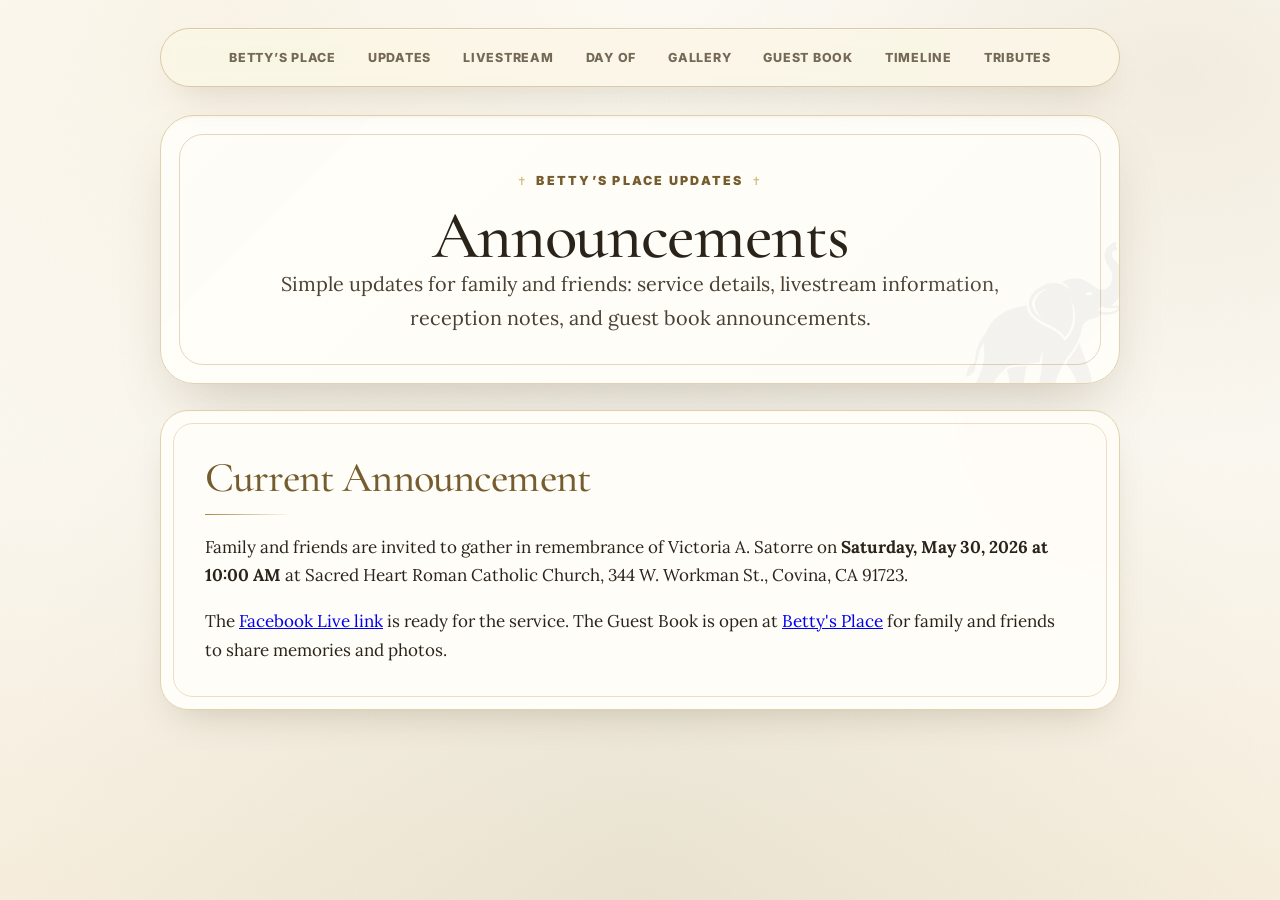
==== commit 401f3a7d: "Add Day Of live photos page, family upload page, and nav update" ====
--- a/announcements.html
+++ b/announcements.html
@@ -15,6 +15,7 @@
       <a href="index.html">Betty’s Place</a>
       <a href="announcements.html">Updates</a>
       <a href="livestream.html">Livestream</a>
+      <a href="live.html">Day Of</a>
       <a href="gallery.html">Gallery</a>
       <a href="share.html">Guest Book</a>
       <a href="timeline.html">Timeline</a>
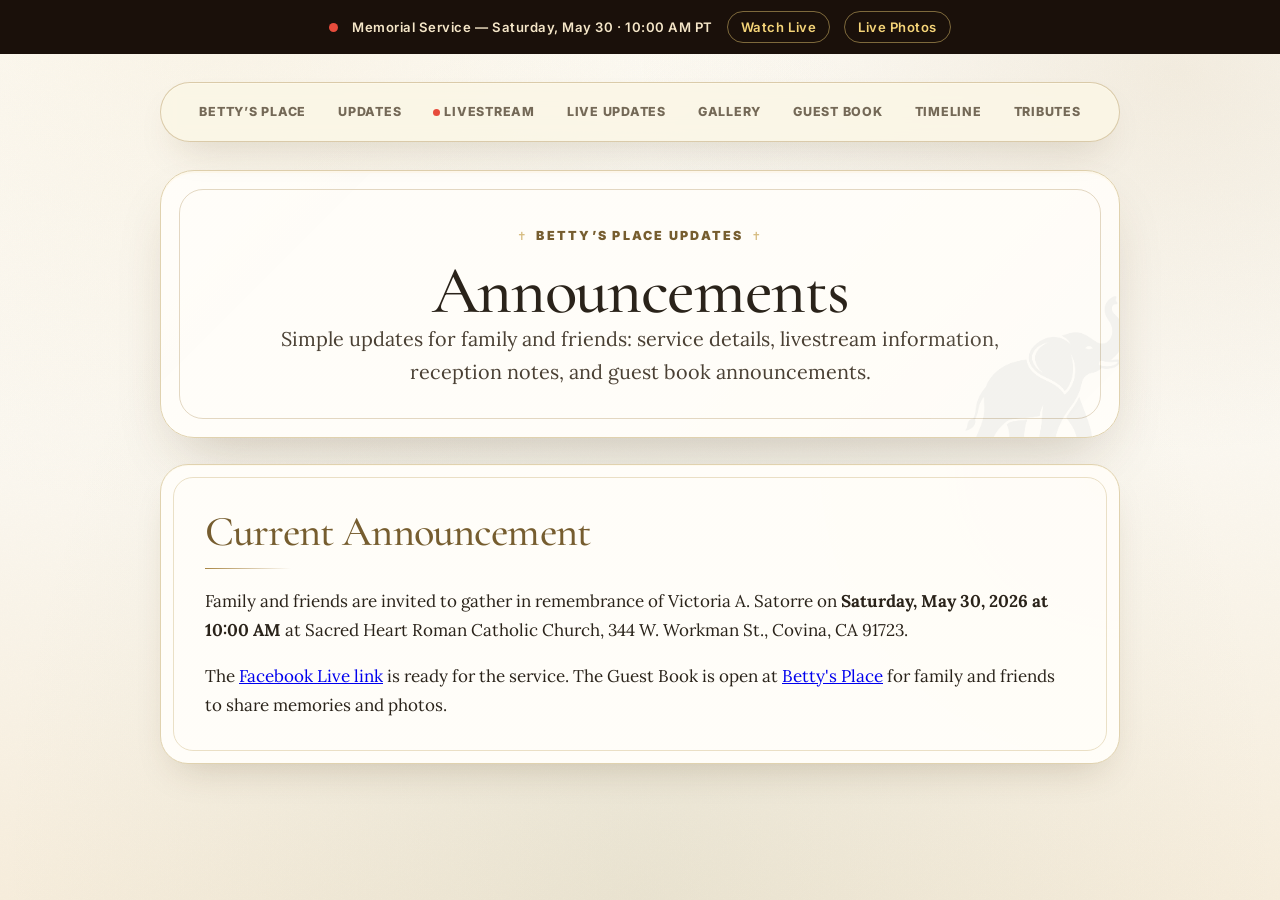
==== commit 0f20a646: "Add live alert banner, blinking dot on Livestream, rename Day Of to Live Updates" ====
--- a/announcements.html
+++ b/announcements.html
@@ -8,14 +8,20 @@
   <link rel="stylesheet" href="styles.css" />
 </head>
 <body>
+  <div class="live-alert-bar" id="live-alert-bar">
+    <span class="live-dot" aria-hidden="true"></span>
+    <span>Memorial Service — Saturday, May 30 &middot; 10:00 AM PT</span>
+    <a href="livestream.html">Watch Live</a>
+    <a href="live.html">Live Photos</a>
+  </div>
   <main class="page">
 
 
     <nav class="site-nav" aria-label="Memorial site navigation">
       <a href="index.html">Betty’s Place</a>
       <a href="announcements.html">Updates</a>
-      <a href="livestream.html">Livestream</a>
-      <a href="live.html">Day Of</a>
+      <a href="livestream.html"><span class="nav-live-dot" aria-hidden="true"></span>Livestream</a>
+      <a href="live.html">Live Updates</a>
       <a href="gallery.html">Gallery</a>
       <a href="share.html">Guest Book</a>
       <a href="timeline.html">Timeline</a>
--- a/styles.css
+++ b/styles.css
@@ -497,6 +497,60 @@
   gap: 20px;
 }
 
+/* ── Live alert banner ─────────────────────────────────── */
+.live-alert-bar {
+  background: #1a100a;
+  color: #f5e6c8;
+  text-align: center;
+  padding: 11px 20px;
+  display: flex;
+  align-items: center;
+  justify-content: center;
+  gap: 14px;
+  flex-wrap: wrap;
+  font-family: var(--sans);
+  font-size: .82rem;
+  font-weight: 600;
+  letter-spacing: .04em;
+  position: sticky;
+  top: 0;
+  z-index: 10;
+}
+.live-alert-bar a {
+  color: #f5d478;
+  text-decoration: none;
+  border: 1px solid rgba(245, 212, 120, .45);
+  border-radius: 999px;
+  padding: 4px 13px;
+}
+.live-alert-bar a:hover { background: rgba(245, 212, 120, .12); }
+
+.live-dot {
+  display: inline-block;
+  width: 9px;
+  height: 9px;
+  background: #e74c3c;
+  border-radius: 50%;
+  flex-shrink: 0;
+  animation: live-pulse 1.2s ease-in-out infinite;
+}
+
+.nav-live-dot {
+  display: inline-block;
+  width: 7px;
+  height: 7px;
+  background: #e74c3c;
+  border-radius: 50%;
+  margin-right: 4px;
+  vertical-align: middle;
+  animation: live-pulse 1.2s ease-in-out infinite;
+}
+
+@keyframes live-pulse {
+  0%, 100% { opacity: 1; transform: scale(1); box-shadow: 0 0 0 0 rgba(231,76,60,.5); }
+  50%       { opacity: .8; transform: scale(.85); box-shadow: 0 0 0 5px rgba(231,76,60,0); }
+}
+
 .photo-grid figure { margin: 0; }
 
 .photo-grid img {
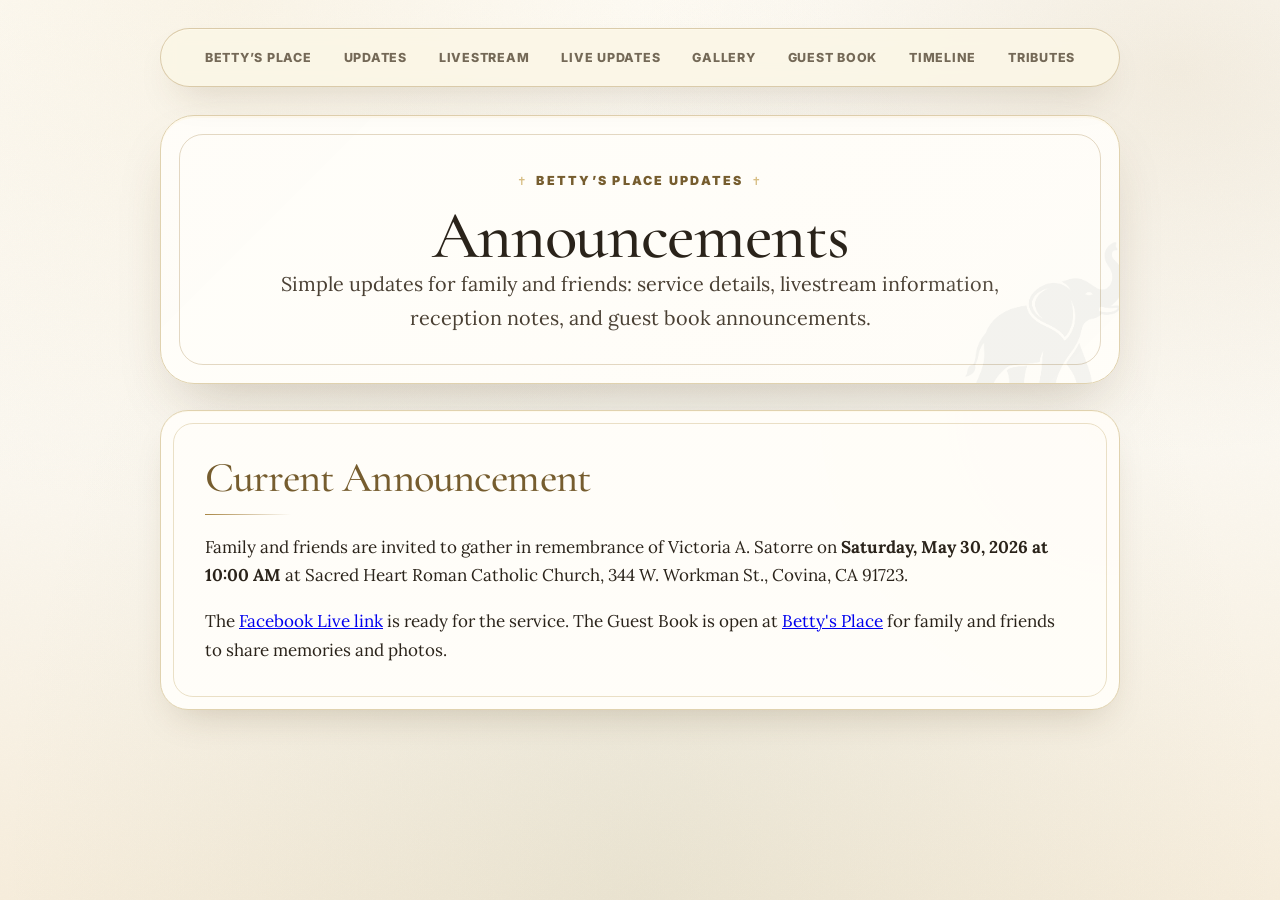
==== commit 6da4bab9: "Remove live alert banner and blinking dot — service complete" ====
--- a/announcements.html
+++ b/announcements.html
@@ -8,19 +8,13 @@
   <link rel="stylesheet" href="styles.css" />
 </head>
 <body>
-  <div class="live-alert-bar" id="live-alert-bar">
-    <span class="live-dot" aria-hidden="true"></span>
-    <span>Memorial Service — Saturday, May 30 &middot; 10:00 AM PT</span>
-    <a href="livestream.html">Watch Live</a>
-    <a href="live.html">Live Photos</a>
-  </div>
   <main class="page">
 
 
     <nav class="site-nav" aria-label="Memorial site navigation">
       <a href="index.html">Betty’s Place</a>
       <a href="announcements.html">Updates</a>
-      <a href="livestream.html"><span class="nav-live-dot" aria-hidden="true"></span>Livestream</a>
+      <a href="livestream.html">Livestream</a>
       <a href="live.html">Live Updates</a>
       <a href="gallery.html">Gallery</a>
       <a href="share.html">Guest Book</a>
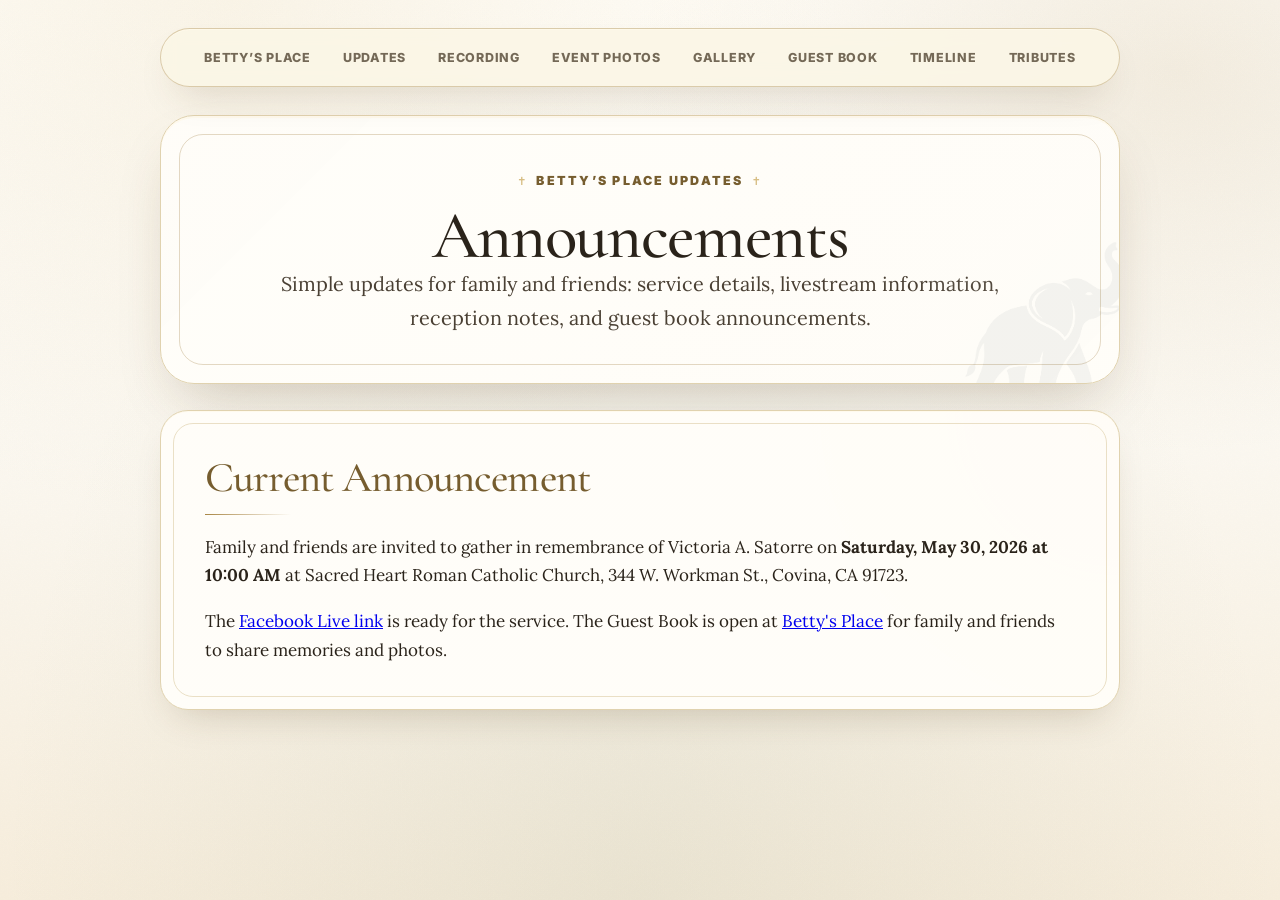
==== commit 2de4335c: "Post-memorial finalization: recording link, event photos, family thank-you - Replace Livestream nav " ====
--- a/announcements.html
+++ b/announcements.html
@@ -14,8 +14,8 @@
     <nav class="site-nav" aria-label="Memorial site navigation">
       <a href="index.html">Betty’s Place</a>
       <a href="announcements.html">Updates</a>
-      <a href="livestream.html">Livestream</a>
-      <a href="live.html">Live Updates</a>
+      <a href="livestream.html">Recording</a>
+      <a href="live.html">Event Photos</a>
       <a href="gallery.html">Gallery</a>
       <a href="share.html">Guest Book</a>
       <a href="timeline.html">Timeline</a>
